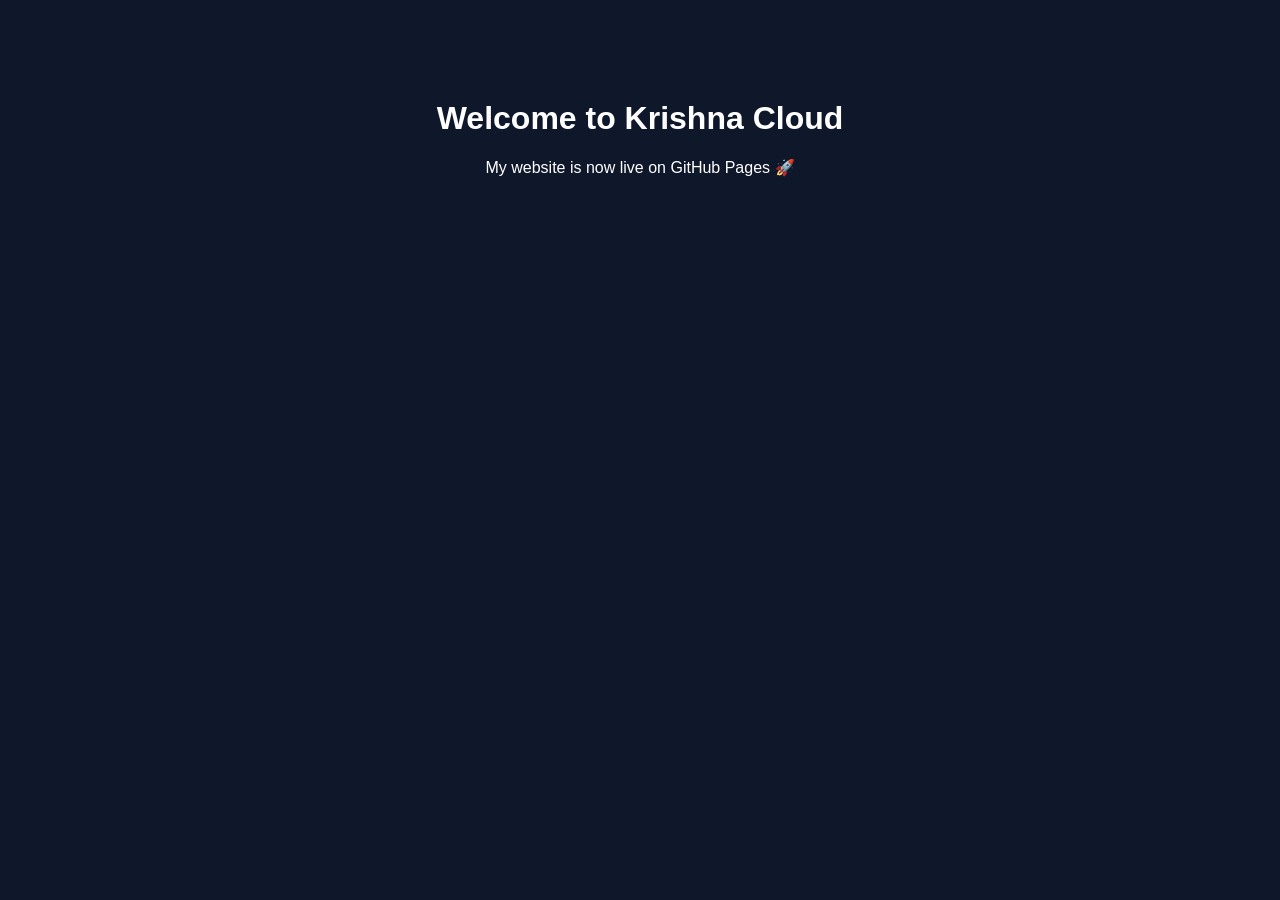
==== index.html @ 7dd6a799 "Add files via upload" ====
<!DOCTYPE html>
<html lang="en">
<head>
    <meta charset="UTF-8">
    <meta name="viewport" content="width=device-width, initial-scale=1.0">
    <title>Krishna Cloud</title>
</head>
<body style="font-family:Arial; text-align:center; margin-top:100px; background:#0f172a; color:white;">
    <h1>Welcome to Krishna Cloud</h1>
    <p>My website is now live on GitHub Pages 🚀</p>
</body>
</html>
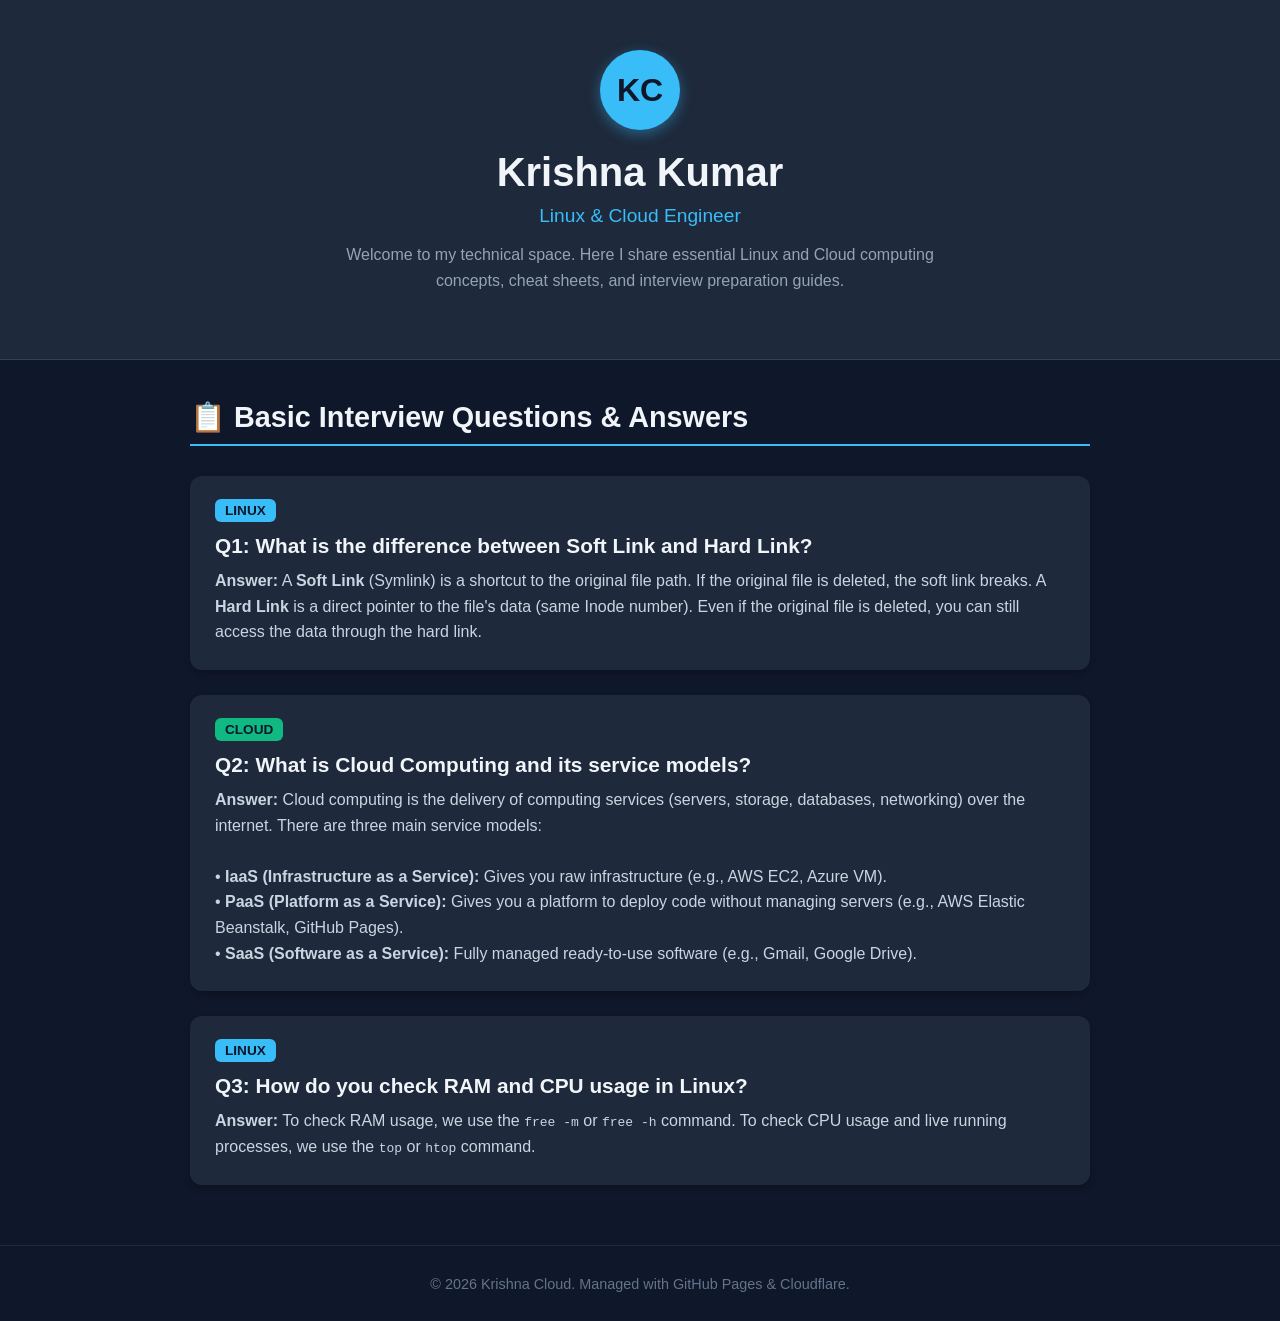
==== commit dfa1dffb: "Add files via upload" ====
--- a/index.html
+++ b/index.html
@@ -3,10 +3,75 @@
 <head>
     <meta charset="UTF-8">
     <meta name="viewport" content="width=device-width, initial-scale=1.0">
-    <title>Krishna Cloud</title>
+    <title>Krishna Cloud - Linux & Cloud Interview Prep</title>
 </head>
-<body style="font-family:Arial; text-align:center; margin-top:100px; background:#0f172a; color:white;">
-    <h1>Welcome to Krishna Cloud</h1>
-    <p>My website is now live on GitHub Pages 🚀</p>
+<body style="font-family: 'Segoe UI', Arial, sans-serif; margin: 0; padding: 0; background: #0f172a; color: #f8fafc;">
+
+    <!-- Profile Header Section -->
+    <section style="background: #1e293b; padding: 50px 20px; text-align: center; border-bottom: 1px solid #334155;">
+        <div style="max-width: 600px; margin: 0 auto;">
+            <!-- Profile Initial Badge -->
+            <div style="width: 80px; height: 80px; background: #38bdf8; color: #0f172a; font-size: 2rem; font-weight: bold; display: flex; align-items: center; justify-content: center; border-radius: 50%; margin: 0 auto 20px auto; box-shadow: 0 4px 14px rgba(56, 189, 248, 0.4);">
+                KC
+            </div>
+            <h1 style="font-size: 2.5rem; margin: 0; color: #f1f5f9;">Krishna Kumar</h1>
+            <p style="font-size: 1.2rem; color: #38bdf8; margin: 10px 0 0 0; font-weight: 500;">Linux & Cloud Engineer</p>
+            <p style="color: #94a3b8; line-height: 1.6; margin-top: 15px;">Welcome to my technical space. Here I share essential Linux and Cloud computing concepts, cheat sheets, and interview preparation guides.</p>
+        </div>
+    </section>
+
+    <!-- Interview Topics Section -->
+    <main style="max-width: 900px; margin: 40px auto; padding: 0 20px;">
+        
+        <h2 style="font-size: 1.8rem; color: #f1f5f9; border-bottom: 2px solid #38bdf8; padding-bottom: 10px; margin-bottom: 30px;">
+            📋 Basic Interview Questions & Answers
+        </h2>
+
+        <!-- Q&A Container -->
+        <div style="display: flex; flex-direction: column; gap: 25px;">
+
+            <!-- Question 1 -->
+            <div style="background: #1e293b; padding: 25px; border-radius: 12px; box-shadow: 0 4px 6px rgba(0, 0, 0, 0.2);">
+                <span style="background: #38bdf8; color: #0f172a; padding: 4px 10px; border-radius: 6px; font-size: 0.85rem; font-weight: bold; text-transform: uppercase;">Linux</span>
+                <h3 style="margin: 15px 0 10px 0; color: #f1f5f9; font-size: 1.3rem;">Q1: What is the difference between Soft Link and Hard Link?</h3>
+                <p style="color: #cbd5e1; line-height: 1.6; margin: 0;">
+                    <strong>Answer:</strong> A <strong>Soft Link</strong> (Symlink) is a shortcut to the original file path. If the original file is deleted, the soft link breaks. A <strong>Hard Link</strong> is a direct pointer to the file's data (same Inode number). Even if the original file is deleted, you can still access the data through the hard link.
+                </p>
+            </div>
+
+            <!-- Question 2 -->
+            <div style="background: #1e293b; padding: 25px; border-radius: 12px; box-shadow: 0 4px 6px rgba(0, 0, 0, 0.2);">
+                <span style="background: #10b981; color: #0f172a; padding: 4px 10px; border-radius: 6px; font-size: 0.85rem; font-weight: bold; text-transform: uppercase;">Cloud</span>
+                <h3 style="margin: 15px 0 10px 0; color: #f1f5f9; font-size: 1.3rem;">Q2: What is Cloud Computing and its service models?</h3>
+                <p style="color: #cbd5e1; line-height: 1.6; margin: 0;">
+                    <strong>Answer:</strong> Cloud computing is the delivery of computing services (servers, storage, databases, networking) over the internet. There are three main service models:
+                    <br><br>
+                    • <strong>IaaS (Infrastructure as a Service):</strong> Gives you raw infrastructure (e.g., AWS EC2, Azure VM).
+                    <br>
+                    • <strong>PaaS (Platform as a Service):</strong> Gives you a platform to deploy code without managing servers (e.g., AWS Elastic Beanstalk, GitHub Pages).
+                    <br>
+                    • <strong>SaaS (Software as a Service):</strong> Fully managed ready-to-use software (e.g., Gmail, Google Drive).
+                </p>
+            </div>
+
+            <!-- Question 3 -->
+            <div style="background: #1e293b; padding: 25px; border-radius: 12px; box-shadow: 0 4px 6px rgba(0, 0, 0, 0.2);">
+                <span style="background: #38bdf8; color: #0f172a; padding: 4px 10px; border-radius: 6px; font-size: 0.85rem; font-weight: bold; text-transform: uppercase;">Linux</span>
+                <h3 style="margin: 15px 0 10px 0; color: #f1f5f9; font-size: 1.3rem;">Q3: How do you check RAM and CPU usage in Linux?</h3>
+                <p style="color: #cbd5e1; line-height: 1.6; margin: 0;">
+                    <strong>Answer:</strong> 
+                    To check RAM usage, we use the <code>free -m</code> or <code>free -h</code> command. 
+                    To check CPU usage and live running processes, we use the <code>top</code> or <code>htop</code> command.
+                </p>
+            </div>
+
+        </div>
+    </main>
+
+    <!-- Footer Section -->
+    <footer style="text-align: center; padding: 30px; color: #64748b; font-size: 0.9rem; border-top: 1px solid #1e293b; margin-top: 60px;">
+        &copy; 2026 Krishna Cloud. Managed with GitHub Pages & Cloudflare.
+    </footer>
+
 </body>
 </html>
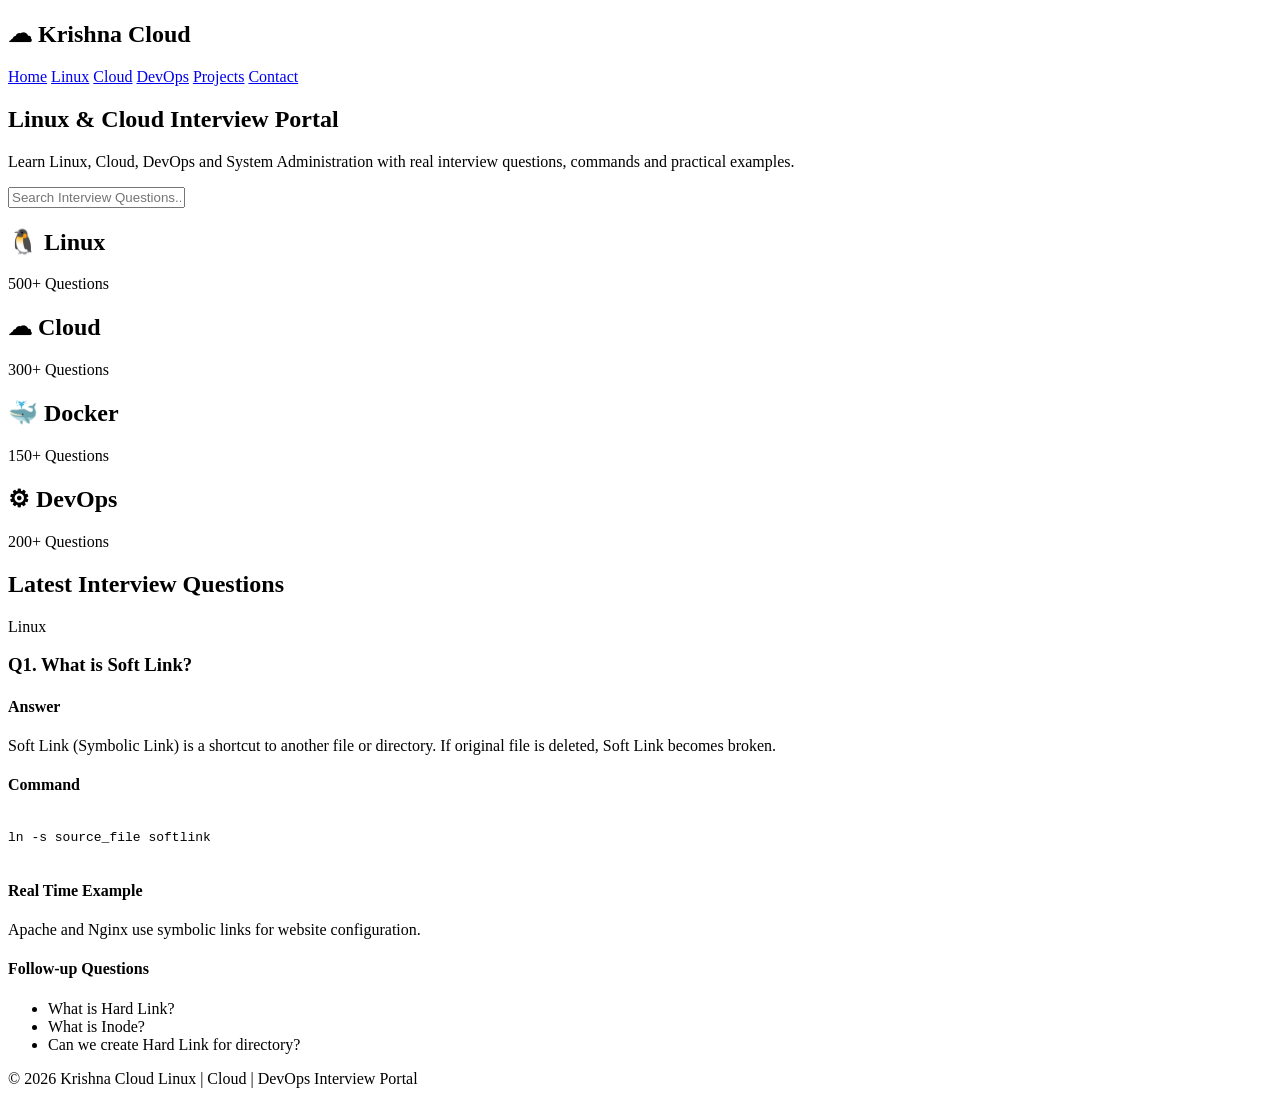
==== commit 47abc8d4: "Add files via upload" ====
--- a/index.html
+++ b/index.html
@@ -3,75 +3,138 @@
 <head>
     <meta charset="UTF-8">
     <meta name="viewport" content="width=device-width, initial-scale=1.0">
-    <title>Krishna Cloud - Linux & Cloud Interview Prep</title>
+    <title>Krishna Cloud | Linux & Cloud Interview Portal</title>
+
+    <link rel="stylesheet" href="style.css">
 </head>
-<body style="font-family: 'Segoe UI', Arial, sans-serif; margin: 0; padding: 0; background: #0f172a; color: #f8fafc;">
 
-    <!-- Profile Header Section -->
-    <section style="background: #1e293b; padding: 50px 20px; text-align: center; border-bottom: 1px solid #334155;">
-        <div style="max-width: 600px; margin: 0 auto;">
-            <!-- Profile Initial Badge -->
-            <div style="width: 80px; height: 80px; background: #38bdf8; color: #0f172a; font-size: 2rem; font-weight: bold; display: flex; align-items: center; justify-content: center; border-radius: 50%; margin: 0 auto 20px auto; box-shadow: 0 4px 14px rgba(56, 189, 248, 0.4);">
-                KC
-            </div>
-            <h1 style="font-size: 2.5rem; margin: 0; color: #f1f5f9;">Krishna Kumar</h1>
-            <p style="font-size: 1.2rem; color: #38bdf8; margin: 10px 0 0 0; font-weight: 500;">Linux & Cloud Engineer</p>
-            <p style="color: #94a3b8; line-height: 1.6; margin-top: 15px;">Welcome to my technical space. Here I share essential Linux and Cloud computing concepts, cheat sheets, and interview preparation guides.</p>
-        </div>
-    </section>
+<body>
 
-    <!-- Interview Topics Section -->
-    <main style="max-width: 900px; margin: 40px auto; padding: 0 20px;">
-        
-        <h2 style="font-size: 1.8rem; color: #f1f5f9; border-bottom: 2px solid #38bdf8; padding-bottom: 10px; margin-bottom: 30px;">
-            📋 Basic Interview Questions & Answers
-        </h2>
+<header>
+    <div class="logo">
+        <h2>☁ Krishna Cloud</h2>
+    </div>
 
-        <!-- Q&A Container -->
-        <div style="display: flex; flex-direction: column; gap: 25px;">
+    <nav>
+        <a href="#">Home</a>
+        <a href="#">Linux</a>
+        <a href="#">Cloud</a>
+        <a href="#">DevOps</a>
+        <a href="#">Projects</a>
+        <a href="#">Contact</a>
+    </nav>
+</header>
 
-            <!-- Question 1 -->
-            <div style="background: #1e293b; padding: 25px; border-radius: 12px; box-shadow: 0 4px 6px rgba(0, 0, 0, 0.2);">
-                <span style="background: #38bdf8; color: #0f172a; padding: 4px 10px; border-radius: 6px; font-size: 0.85rem; font-weight: bold; text-transform: uppercase;">Linux</span>
-                <h3 style="margin: 15px 0 10px 0; color: #f1f5f9; font-size: 1.3rem;">Q1: What is the difference between Soft Link and Hard Link?</h3>
-                <p style="color: #cbd5e1; line-height: 1.6; margin: 0;">
-                    <strong>Answer:</strong> A <strong>Soft Link</strong> (Symlink) is a shortcut to the original file path. If the original file is deleted, the soft link breaks. A <strong>Hard Link</strong> is a direct pointer to the file's data (same Inode number). Even if the original file is deleted, you can still access the data through the hard link.
-                </p>
-            </div>
+<section class="hero">
 
-            <!-- Question 2 -->
-            <div style="background: #1e293b; padding: 25px; border-radius: 12px; box-shadow: 0 4px 6px rgba(0, 0, 0, 0.2);">
-                <span style="background: #10b981; color: #0f172a; padding: 4px 10px; border-radius: 6px; font-size: 0.85rem; font-weight: bold; text-transform: uppercase;">Cloud</span>
-                <h3 style="margin: 15px 0 10px 0; color: #f1f5f9; font-size: 1.3rem;">Q2: What is Cloud Computing and its service models?</h3>
-                <p style="color: #cbd5e1; line-height: 1.6; margin: 0;">
-                    <strong>Answer:</strong> Cloud computing is the delivery of computing services (servers, storage, databases, networking) over the internet. There are three main service models:
-                    <br><br>
-                    • <strong>IaaS (Infrastructure as a Service):</strong> Gives you raw infrastructure (e.g., AWS EC2, Azure VM).
-                    <br>
-                    • <strong>PaaS (Platform as a Service):</strong> Gives you a platform to deploy code without managing servers (e.g., AWS Elastic Beanstalk, GitHub Pages).
-                    <br>
-                    • <strong>SaaS (Software as a Service):</strong> Fully managed ready-to-use software (e.g., Gmail, Google Drive).
-                </p>
-            </div>
+<h1>Linux & Cloud Interview Portal</h1>
 
-            <!-- Question 3 -->
-            <div style="background: #1e293b; padding: 25px; border-radius: 12px; box-shadow: 0 4px 6px rgba(0, 0, 0, 0.2);">
-                <span style="background: #38bdf8; color: #0f172a; padding: 4px 10px; border-radius: 6px; font-size: 0.85rem; font-weight: bold; text-transform: uppercase;">Linux</span>
-                <h3 style="margin: 15px 0 10px 0; color: #f1f5f9; font-size: 1.3rem;">Q3: How do you check RAM and CPU usage in Linux?</h3>
-                <p style="color: #cbd5e1; line-height: 1.6; margin: 0;">
-                    <strong>Answer:</strong> 
-                    To check RAM usage, we use the <code>free -m</code> or <code>free -h</code> command. 
-                    To check CPU usage and live running processes, we use the <code>top</code> or <code>htop</code> command.
-                </p>
-            </div>
+<p>
+Learn Linux, Cloud, DevOps and System Administration with
+real interview questions, commands and practical examples.
+</p>
 
-        </div>
-    </main>
+<input
+type="text"
+id="searchBox"
+placeholder="Search Interview Questions...">
 
-    <!-- Footer Section -->
-    <footer style="text-align: center; padding: 30px; color: #64748b; font-size: 0.9rem; border-top: 1px solid #1e293b; margin-top: 60px;">
-        &copy; 2026 Krishna Cloud. Managed with GitHub Pages & Cloudflare.
-    </footer>
+</section>
+
+<section class="categories">
+
+<div class="card">
+<h2>🐧 Linux</h2>
+<p>500+ Questions</p>
+</div>
+
+<div class="card">
+<h2>☁ Cloud</h2>
+<p>300+ Questions</p>
+</div>
+
+<div class="card">
+<h2>🐳 Docker</h2>
+<p>150+ Questions</p>
+</div>
+
+<div class="card">
+<h2>⚙ DevOps</h2>
+<p>200+ Questions</p>
+</div>
+
+</section>
+
+<section class="questions">
+
+<h2>Latest Interview Questions</h2>
+
+<div class="question">
+
+<span class="tag">Linux</span>
+
+<h3>
+Q1. What is Soft Link?
+</h3>
+
+<h4>Answer</h4>
+
+<p>
+
+Soft Link (Symbolic Link) is a shortcut to another file or
+directory.
+
+If original file is deleted,
+
+Soft Link becomes broken.
+
+</p>
+
+<h4>Command</h4>
+
+<pre>
+
+ln -s source_file softlink
+
+</pre>
+
+<h4>Real Time Example</h4>
+
+<p>
+
+Apache and Nginx use symbolic links for website configuration.
+
+</p>
+
+<h4>Follow-up Questions</h4>
+
+<ul>
+
+<li>What is Hard Link?</li>
+
+<li>What is Inode?</li>
+
+<li>Can we create Hard Link for directory?</li>
+
+</ul>
+
+</div>
+
+</section>
+
+<footer>
+
+<p>
+
+© 2026 Krishna Cloud
+
+Linux | Cloud | DevOps Interview Portal
+
+</p>
+
+</footer>
+
+<script src="script.js"></script>
 
 </body>
 </html>
